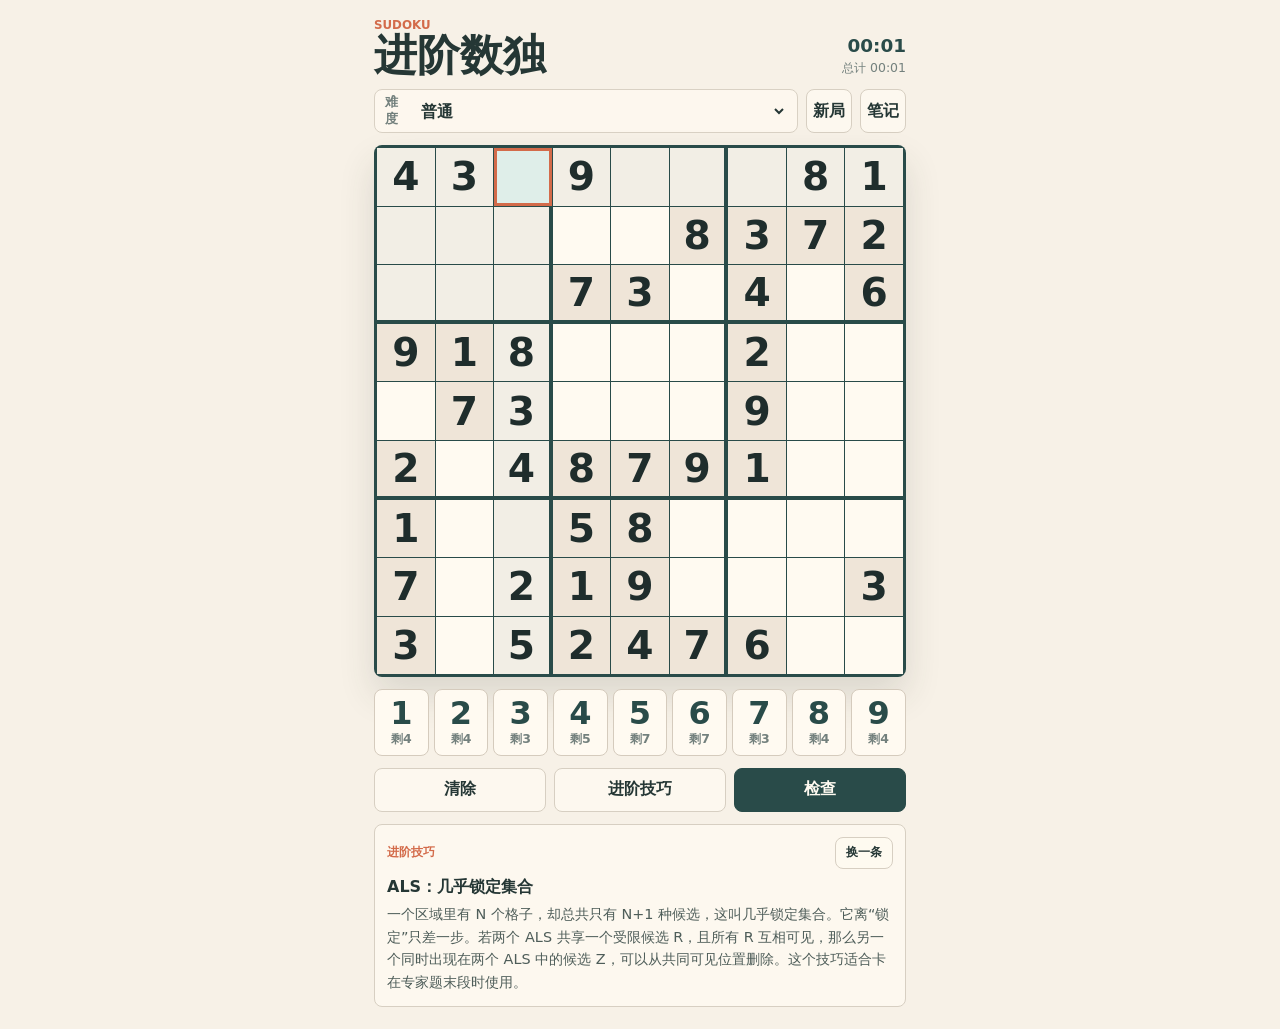
==== sudoku-app/index.html @ 226a6669 "Make the Sudoku app installable from phones Package the standalone PWA with a GitHub Pages deploymen" ====
<!doctype html>
<html lang="zh-CN">
  <head>
    <meta charset="UTF-8" />
    <meta name="viewport" content="width=device-width, initial-scale=1, viewport-fit=cover" />
    <meta name="theme-color" content="#f7f1e7" />
    <meta name="apple-mobile-web-app-capable" content="yes" />
    <meta name="apple-mobile-web-app-status-bar-style" content="default" />
    <meta name="apple-mobile-web-app-title" content="进阶数独" />
    <title>进阶数独</title>
    <link rel="manifest" href="./manifest.webmanifest" />
    <link rel="apple-touch-icon" href="./icon.svg" />
    <link rel="stylesheet" href="./styles.css" />
  </head>
  <body>
    <main class="app-shell">
      <header class="topbar">
        <div>
          <p class="eyebrow">Sudoku</p>
          <h1>进阶数独</h1>
        </div>
        <div class="stats" aria-label="游戏统计">
          <span id="gameTimer">00:00</span>
          <span id="totalTimer">总计 00:00</span>
        </div>
      </header>

      <section class="controls" aria-label="难度和模式">
        <label class="select-wrap">
          <span>难度</span>
          <select id="difficultySelect">
            <option value="gentle">入门</option>
            <option value="steady">普通</option>
            <option value="sharp">困难</option>
            <option value="expert">专家</option>
            <option value="master">大师</option>
          </select>
        </label>
        <button id="newGameBtn" class="ghost-btn" type="button">新局</button>
        <button id="noteBtn" class="mode-btn" type="button" aria-pressed="false">笔记</button>
      </section>

      <section class="board-wrap">
        <div id="board" class="board" role="grid" aria-label="9乘9数独棋盘"></div>
      </section>

      <section id="numberPad" class="number-pad" aria-label="数字键盘"></section>

      <section class="actions" aria-label="游戏操作">
        <button id="eraseBtn" class="ghost-btn" type="button">清除</button>
        <button id="hintBtn" class="ghost-btn" type="button">进阶技巧</button>
        <button id="checkBtn" class="primary-btn" type="button">检查</button>
      </section>

      <article id="tipPanel" class="tip-panel" aria-live="polite">
        <div class="tip-head">
          <span>进阶技巧</span>
          <button id="nextTipBtn" class="tiny-btn" type="button">换一条</button>
        </div>
        <h2 id="tipTitle"></h2>
        <p id="tipBody"></p>
      </article>
    </main>

    <div id="toast" class="toast" role="status" aria-live="polite"></div>
    <div id="reward" class="reward" aria-hidden="true">
      <div class="reward-card">
        <div class="sparkles" aria-hidden="true"></div>
        <h2>完成</h2>
        <p id="rewardText"></p>
        <button id="rewardBtn" class="primary-btn" type="button">下一局</button>
      </div>
    </div>

    <script src="./app.js" type="module"></script>
  </body>
</html>
---- sudoku-app/styles.css ----
:root {
  color-scheme: light;
  --paper: #f7f1e7;
  --surface: #fffaf1;
  --ink: #253735;
  --muted: #73807d;
  --line: #b9c4bd;
  --strong: #294b49;
  --accent: #d36b4a;
  --accent-2: #5f7f9f;
  --note: rgba(66, 100, 142, 0.46);
  --error: #c93d3d;
  font-family: ui-rounded, "SF Pro Rounded", "PingFang SC", "Hiragino Sans GB", "Microsoft YaHei", system-ui, sans-serif;
}

* {
  box-sizing: border-box;
}

body {
  margin: 0;
  min-height: 100svh;
  background: var(--paper);
  color: var(--ink);
  -webkit-tap-highlight-color: transparent;
}

button,
select {
  font: inherit;
}

.app-shell {
  width: min(100%, 560px);
  min-height: 100svh;
  margin: 0 auto;
  padding: max(18px, env(safe-area-inset-top)) 14px max(22px, env(safe-area-inset-bottom));
  display: flex;
  flex-direction: column;
  gap: 12px;
}

.topbar {
  display: flex;
  align-items: end;
  justify-content: space-between;
  gap: 12px;
}

.eyebrow {
  margin: 0 0 2px;
  color: var(--accent);
  font-size: 0.74rem;
  font-weight: 800;
  text-transform: uppercase;
}

h1 {
  margin: 0;
  font-size: clamp(1.8rem, 8vw, 2.7rem);
  line-height: 1;
  letter-spacing: 0;
}

.stats {
  display: grid;
  gap: 4px;
  justify-items: end;
  color: var(--muted);
  font-size: 0.78rem;
  white-space: nowrap;
}

.stats span:first-child {
  color: var(--strong);
  font-size: 1.15rem;
  font-weight: 900;
}

.controls,
.actions {
  display: grid;
  grid-template-columns: minmax(0, 1fr) auto auto;
  gap: 8px;
  align-items: center;
}

.actions {
  grid-template-columns: repeat(3, minmax(0, 1fr));
}

.select-wrap {
  min-width: 0;
  height: 44px;
  padding: 0 10px;
  border: 1px solid #d9d1c4;
  border-radius: 8px;
  background: rgba(255, 250, 241, 0.72);
  display: flex;
  align-items: center;
  gap: 8px;
}

.select-wrap span {
  color: var(--muted);
  font-size: 0.8rem;
  font-weight: 700;
}

select {
  min-width: 0;
  width: 100%;
  border: 0;
  background: transparent;
  color: var(--ink);
  font-weight: 900;
  outline: 0;
}

.ghost-btn,
.mode-btn,
.primary-btn,
.tiny-btn {
  min-height: 44px;
  border: 1px solid #d7cfc2;
  border-radius: 8px;
  background: rgba(255, 250, 241, 0.82);
  color: var(--ink);
  font-weight: 900;
  cursor: pointer;
}

.primary-btn {
  border-color: var(--strong);
  background: var(--strong);
  color: #fffaf1;
}

.mode-btn.active {
  border-color: var(--accent-2);
  background: var(--accent-2);
  color: white;
}

.board-wrap {
  width: 100%;
  aspect-ratio: 1;
  padding: 3px;
  background: var(--strong);
  border-radius: 8px;
  box-shadow: 0 18px 36px rgba(47, 55, 51, 0.14);
}

.board {
  width: 100%;
  height: 100%;
  display: grid;
  grid-template-columns: repeat(9, minmax(0, 1fr));
  grid-template-rows: repeat(9, minmax(0, 1fr));
  background: var(--strong);
  gap: 1px;
}

.cell {
  position: relative;
  min-width: 0;
  min-height: 0;
  border: 0;
  border-radius: 0;
  background: var(--surface);
  color: #2a3735;
  font-size: clamp(1.1rem, 7.4vw, 2.45rem);
  font-weight: 800;
  line-height: 1;
  display: grid;
  place-items: center;
  cursor: pointer;
}

.cell.given {
  color: #1f2d2c;
  background: #efe5d8;
}

.cell.peer {
  background: #f2eee5;
}

.cell.selected {
  background: #dfeee9;
  outline: 3px solid var(--accent);
  outline-offset: -3px;
  z-index: 2;
}

.cell.same-number {
  color: var(--accent);
  background: #f6e6dc;
}

.cell.error {
  color: white;
  background: var(--error);
}

.col-2,
.col-5 {
  border-right: 3px solid var(--strong);
}

.row-2,
.row-5 {
  border-bottom: 3px solid var(--strong);
}

.notes {
  width: 100%;
  height: 100%;
  padding: 3px;
  display: grid;
  grid-template-columns: repeat(3, 1fr);
  grid-template-rows: repeat(3, 1fr);
  align-items: center;
  justify-items: center;
  color: var(--note);
  opacity: 0.72;
  font-size: clamp(0.48rem, 2.8vw, 0.9rem);
  font-weight: 900;
  line-height: 1;
}

.number-pad {
  display: grid;
  grid-template-columns: repeat(9, minmax(0, 1fr));
  gap: 5px;
}

.number-pad button {
  aspect-ratio: 0.82;
  border: 1px solid #d5cbbd;
  border-radius: 8px;
  background: var(--surface);
  color: var(--strong);
  display: grid;
  align-content: center;
  gap: 2px;
  cursor: pointer;
}

.number-pad strong {
  font-size: clamp(1.15rem, 6vw, 2rem);
  line-height: 1;
}

.number-pad span {
  color: var(--muted);
  font-size: clamp(0.55rem, 2.2vw, 0.78rem);
  font-weight: 800;
}

.number-pad button.used-up {
  opacity: 0;
  pointer-events: none;
  transform: scale(0.85);
}

.number-pad button:disabled {
  opacity: 0;
}

.tip-panel {
  padding: 12px;
  border: 1px solid #d7cfc2;
  border-radius: 8px;
  background: rgba(255, 250, 241, 0.78);
}

.tip-head {
  display: flex;
  align-items: center;
  justify-content: space-between;
  gap: 10px;
  color: var(--accent);
  font-size: 0.78rem;
  font-weight: 900;
}

.tiny-btn {
  min-height: 32px;
  padding: 0 10px;
  font-size: 0.78rem;
}

.tip-panel h2 {
  margin: 8px 0 6px;
  font-size: 1rem;
  line-height: 1.25;
}

.tip-panel p {
  margin: 0;
  color: #4e5d59;
  font-size: 0.9rem;
  line-height: 1.58;
}

.toast {
  position: fixed;
  left: 50%;
  bottom: max(18px, env(safe-area-inset-bottom));
  width: min(calc(100vw - 28px), 480px);
  padding: 12px 14px;
  border-radius: 8px;
  background: rgba(37, 55, 53, 0.94);
  color: white;
  text-align: center;
  font-weight: 800;
  transform: translate(-50%, 24px);
  opacity: 0;
  pointer-events: none;
  transition: 180ms ease;
  z-index: 20;
}

.toast.show {
  transform: translate(-50%, 0);
  opacity: 1;
}

.reward {
  position: fixed;
  inset: 0;
  display: grid;
  place-items: center;
  padding: 24px;
  background: rgba(35, 42, 40, 0.42);
  opacity: 0;
  pointer-events: none;
  transition: 180ms ease;
  z-index: 30;
}

.reward.show {
  opacity: 1;
  pointer-events: auto;
}

.reward-card {
  position: relative;
  width: min(100%, 340px);
  padding: 28px 22px 22px;
  border-radius: 8px;
  background: var(--surface);
  text-align: center;
  overflow: hidden;
}

.reward-card h2 {
  margin: 0;
  color: var(--accent);
  font-size: 2.4rem;
}

.reward-card p {
  margin: 8px 0 18px;
  color: var(--muted);
  font-weight: 800;
}

.sparkles {
  position: absolute;
  inset: 0;
  pointer-events: none;
}

.sparkles i {
  position: absolute;
  left: 50%;
  top: 45%;
  width: 9px;
  height: 16px;
  border-radius: 2px;
  background: hsl(var(--hue), 72%, 56%);
  animation: burst 900ms var(--delay) ease-out forwards;
}

@keyframes burst {
  from {
    transform: translate(-50%, -50%) scale(0.4) rotate(0deg);
    opacity: 1;
  }
  to {
    transform: translate(calc(-50% + var(--x)), calc(-50% + var(--y))) scale(1) rotate(260deg);
    opacity: 0;
  }
}

@media (max-width: 380px) {
  .app-shell {
    gap: 9px;
    padding-inline: 9px;
  }

  .controls,
  .actions {
    gap: 6px;
  }

  .ghost-btn,
  .mode-btn,
  .primary-btn {
    min-height: 40px;
    font-size: 0.88rem;
  }
}

@media (prefers-reduced-motion: reduce) {
  *,
  *::before,
  *::after {
    animation-duration: 1ms !important;
    scroll-behavior: auto !important;
    transition-duration: 1ms !important;
  }
}
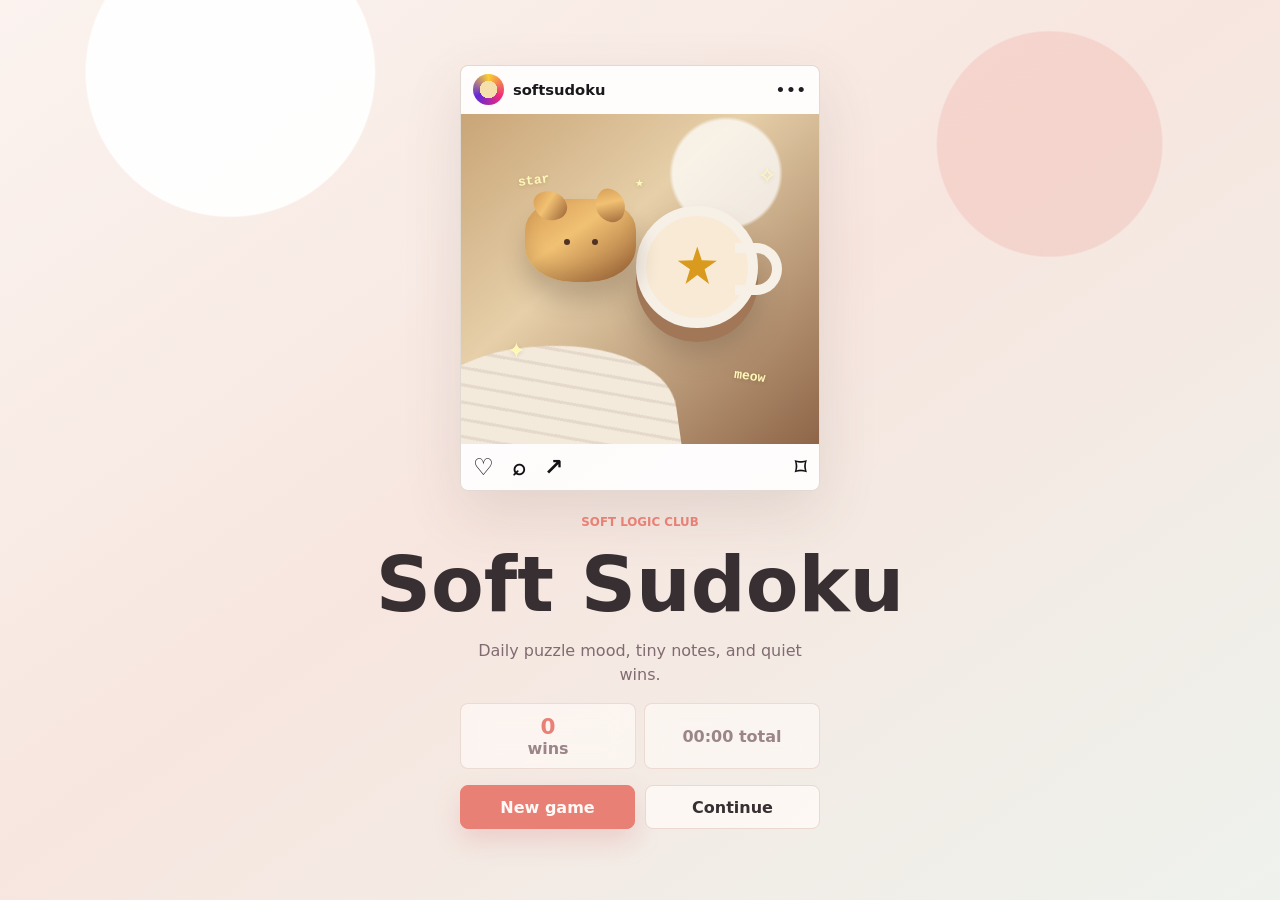
==== commit 22b6cc5f: "Make the Sudoku home screen and selection feedback softer Replace the start view with a lighter Inst" ====
--- a/sudoku-app/index.html
+++ b/sudoku-app/index.html
@@ -1,74 +1,111 @@
 <!doctype html>
-<html lang="zh-CN">
+<html lang="en">
   <head>
     <meta charset="UTF-8" />
     <meta name="viewport" content="width=device-width, initial-scale=1, viewport-fit=cover" />
-    <meta name="theme-color" content="#f7f1e7" />
+    <meta name="theme-color" content="#fbf3ef" />
     <meta name="apple-mobile-web-app-capable" content="yes" />
     <meta name="apple-mobile-web-app-status-bar-style" content="default" />
-    <meta name="apple-mobile-web-app-title" content="进阶数独" />
-    <title>进阶数独</title>
+    <meta name="apple-mobile-web-app-title" content="Cat Sudoku" />
+    <title>Cat Sudoku</title>
     <link rel="manifest" href="./manifest.webmanifest" />
     <link rel="apple-touch-icon" href="./icon.svg" />
     <link rel="stylesheet" href="./styles.css" />
   </head>
   <body>
     <main class="app-shell">
+      <section id="homeScreen" class="home-screen" aria-label="Start screen">
+        <div class="insta-card" aria-hidden="true">
+          <div class="post-top">
+            <span class="story-dot"></span>
+            <span class="post-name">softsudoku</span>
+            <span class="post-menu">•••</span>
+          </div>
+          <div class="post-image">
+            <span class="cream-cloth"></span>
+            <span class="latte-cup"><i></i></span>
+            <span class="cat-cookie"><i></i><b></b></span>
+            <span class="doodle star s1">✦</span>
+            <span class="doodle star s2">✧</span>
+            <span class="doodle sparkle s3">⋆</span>
+            <span class="doodle text t1">star</span>
+            <span class="doodle text t2">meow</span>
+          </div>
+          <div class="post-actions">
+            <span>♡</span><span>⌕</span><span>↗</span><span>⌑</span>
+          </div>
+        </div>
+        <p class="eyebrow">soft logic club</p>
+        <h1>Soft Sudoku</h1>
+        <p class="home-copy">Daily puzzle mood, tiny notes, and quiet wins.</p>
+        <div class="home-stats" aria-label="Saved stats">
+          <span><strong id="homeCompletedCount">0</strong> wins</span>
+          <span id="homeTotalTimer">00:00 total</span>
+        </div>
+        <div class="home-actions">
+          <button id="homeNewBtn" class="primary-btn" type="button">New game</button>
+          <button id="homeContinueBtn" class="ghost-btn" type="button">Continue</button>
+        </div>
+      </section>
+
+      <section id="gameScreen" class="game-screen" aria-label="Sudoku game" hidden>
       <header class="topbar">
         <div>
-          <p class="eyebrow">Sudoku</p>
-          <h1>进阶数独</h1>
+          <p class="eyebrow">Cat Sudoku</p>
+          <h1>Puzzle</h1>
         </div>
-        <div class="stats" aria-label="游戏统计">
+        <div class="stats" aria-label="Game stats">
           <span id="gameTimer">00:00</span>
-          <span id="totalTimer">总计 00:00</span>
+          <span id="totalTimer">00:00 total</span>
+          <span id="completedCount">0 wins</span>
         </div>
       </header>
 
-      <section class="controls" aria-label="难度和模式">
+      <section class="controls" aria-label="Difficulty and mode">
         <label class="select-wrap">
-          <span>难度</span>
+          <span>Level</span>
           <select id="difficultySelect">
-            <option value="gentle">入门</option>
-            <option value="steady">普通</option>
-            <option value="sharp">困难</option>
-            <option value="expert">专家</option>
-            <option value="master">大师</option>
+            <option value="gentle">Soft</option>
+            <option value="steady">Easy</option>
+            <option value="sharp">Hard</option>
+            <option value="expert">Expert</option>
+            <option value="master">Master</option>
           </select>
         </label>
-        <button id="newGameBtn" class="ghost-btn" type="button">新局</button>
-        <button id="noteBtn" class="mode-btn" type="button" aria-pressed="false">笔记</button>
+        <button id="newGameBtn" class="ghost-btn" type="button">New</button>
+        <button id="noteBtn" class="mode-btn" type="button" aria-pressed="false" aria-label="Note mode" title="Note mode">✎</button>
       </section>
 
       <section class="board-wrap">
-        <div id="board" class="board" role="grid" aria-label="9乘9数独棋盘"></div>
+        <div id="board" class="board" role="grid" aria-label="9 by 9 Sudoku board"></div>
       </section>
 
-      <section id="numberPad" class="number-pad" aria-label="数字键盘"></section>
+      <section id="numberPad" class="number-pad" aria-label="Number pad"></section>
 
-      <section class="actions" aria-label="游戏操作">
-        <button id="eraseBtn" class="ghost-btn" type="button">清除</button>
-        <button id="hintBtn" class="ghost-btn" type="button">进阶技巧</button>
-        <button id="checkBtn" class="primary-btn" type="button">检查</button>
+      <section class="actions" aria-label="Game actions">
+        <button id="eraseBtn" class="ghost-btn" type="button">Erase</button>
+        <button id="hintBtn" class="ghost-btn" type="button">Skill</button>
+        <button id="checkBtn" class="primary-btn" type="button">Check</button>
       </section>
 
       <article id="tipPanel" class="tip-panel" aria-live="polite">
         <div class="tip-head">
-          <span>进阶技巧</span>
-          <button id="nextTipBtn" class="tiny-btn" type="button">换一条</button>
+          <span>Advanced skill</span>
+          <button id="nextTipBtn" class="tiny-btn" type="button">Next</button>
         </div>
         <h2 id="tipTitle"></h2>
         <p id="tipBody"></p>
       </article>
+      </section>
     </main>
 
     <div id="toast" class="toast" role="status" aria-live="polite"></div>
     <div id="reward" class="reward" aria-hidden="true">
       <div class="reward-card">
         <div class="sparkles" aria-hidden="true"></div>
-        <h2>完成</h2>
+        <h2>Win</h2>
         <p id="rewardText"></p>
-        <button id="rewardBtn" class="primary-btn" type="button">下一局</button>
+        <button id="rewardBtn" class="primary-btn" type="button">Next game</button>
       </div>
     </div>
 
--- a/sudoku-app/styles.css
+++ b/sudoku-app/styles.css
@@ -1,15 +1,16 @@
 :root {
   color-scheme: light;
-  --paper: #f7f1e7;
-  --surface: #fffaf1;
-  --ink: #253735;
-  --muted: #73807d;
-  --line: #b9c4bd;
-  --strong: #294b49;
-  --accent: #d36b4a;
-  --accent-2: #5f7f9f;
-  --note: rgba(66, 100, 142, 0.46);
-  --error: #c93d3d;
+  --paper: #fbf3ef;
+  --surface: #fffaf7;
+  --ink: #382f33;
+  --muted: #9b8588;
+  --line: #ead8d1;
+  --strong: #5b4247;
+  --accent: #e98075;
+  --accent-2: #8aa6a3;
+  --player: #dd6b7b;
+  --note: rgba(93, 124, 158, 0.45);
+  --error: #d45157;
   font-family: ui-rounded, "SF Pro Rounded", "PingFang SC", "Hiragino Sans GB", "Microsoft YaHei", system-ui, sans-serif;
 }
 
@@ -20,7 +21,10 @@
 body {
   margin: 0;
   min-height: 100svh;
-  background: var(--paper);
+  background:
+    radial-gradient(circle at 18% 8%, rgba(255, 255, 255, 0.95) 0 9rem, transparent 9.1rem),
+    radial-gradient(circle at 82% 16%, rgba(232, 128, 117, 0.18) 0 7rem, transparent 7.1rem),
+    linear-gradient(145deg, #fbf3ef 0%, #f7e6df 48%, #eef2ed 100%);
   color: var(--ink);
   -webkit-tap-highlight-color: transparent;
 }
@@ -40,6 +44,228 @@
   gap: 12px;
 }
 
+[hidden] {
+  display: none !important;
+}
+
+.home-screen,
+.game-screen {
+  animation: fadeIn 260ms ease-out;
+}
+
+.home-screen {
+  min-height: calc(100svh - 42px);
+  display: grid;
+  align-content: center;
+  gap: 16px;
+  text-align: center;
+}
+
+.insta-card {
+  width: min(86vw, 360px);
+  margin: 0 auto 8px;
+  border: 1px solid rgba(224, 215, 209, 0.95);
+  border-radius: 8px;
+  background: rgba(255, 255, 255, 0.88);
+  box-shadow: 0 22px 60px rgba(84, 68, 60, 0.12);
+  overflow: hidden;
+  text-align: left;
+}
+
+.post-top {
+  height: 48px;
+  padding: 0 12px;
+  display: grid;
+  grid-template-columns: auto 1fr auto;
+  align-items: center;
+  gap: 9px;
+  color: #19191b;
+  font-size: 0.92rem;
+  font-weight: 850;
+}
+
+.story-dot {
+  width: 31px;
+  aspect-ratio: 1;
+  border-radius: 999px;
+  background:
+    radial-gradient(circle, #f5dfad 0 39%, transparent 40%),
+    conic-gradient(#f9ce34, #ee2a7b, #6228d7, #f9ce34);
+}
+
+.post-menu {
+  color: #1f1f23;
+  letter-spacing: 1px;
+}
+
+.post-image {
+  position: relative;
+  height: min(78vw, 330px);
+  overflow: hidden;
+  background:
+    radial-gradient(circle at 74% 18%, rgba(255, 255, 255, 0.72) 0 14%, transparent 15%),
+    linear-gradient(138deg, #c9a577 0%, #e6cfa9 39%, #8e6548 100%);
+}
+
+.cream-cloth {
+  position: absolute;
+  left: -12%;
+  bottom: -12%;
+  width: 72%;
+  height: 42%;
+  border-radius: 42% 58% 0 0;
+  background:
+    repeating-linear-gradient(18deg, rgba(94, 63, 51, 0.1) 0 3px, transparent 3px 17px),
+    #f3eadc;
+  filter: blur(0.2px);
+  transform: rotate(-8deg);
+}
+
+.latte-cup {
+  position: absolute;
+  right: 17%;
+  top: 28%;
+  width: 34%;
+  aspect-ratio: 1;
+  border-radius: 999px;
+  background: #f8ead5;
+  border: 10px solid #f7f0e7;
+  box-shadow: 0 14px 0 #a17758, 0 24px 30px rgba(56, 38, 28, 0.25);
+}
+
+.latte-cup::after {
+  content: "";
+  position: absolute;
+  right: -33%;
+  top: 27%;
+  width: 36%;
+  height: 31%;
+  border: 10px solid #f7f0e7;
+  border-left: 0;
+  border-radius: 0 999px 999px 0;
+}
+
+.latte-cup i {
+  position: absolute;
+  inset: 30%;
+  background: #d99a1d;
+  clip-path: polygon(50% 0, 61% 34%, 98% 35%, 68% 56%, 79% 92%, 50% 70%, 21% 92%, 32% 56%, 2% 35%, 39% 34%);
+}
+
+.cat-cookie {
+  position: absolute;
+  left: 18%;
+  top: 26%;
+  width: 31%;
+  height: 25%;
+  border-radius: 38% 38% 43% 43%;
+  background: linear-gradient(145deg, #d49a55, #f1c173 42%, #9b6236);
+  box-shadow: inset 0 -10px 16px rgba(87, 48, 22, 0.16), 0 18px 24px rgba(62, 41, 29, 0.24);
+}
+
+.cat-cookie::before,
+.cat-cookie::after {
+  content: "";
+  position: absolute;
+  top: -12%;
+  width: 28%;
+  aspect-ratio: 1;
+  border-radius: 35% 65% 40% 60%;
+  background: inherit;
+}
+
+.cat-cookie::before {
+  left: 9%;
+  transform: rotate(-22deg);
+}
+
+.cat-cookie::after {
+  right: 9%;
+  transform: rotate(22deg);
+}
+
+.cat-cookie i,
+.cat-cookie b {
+  position: absolute;
+  top: 48%;
+  width: 6px;
+  aspect-ratio: 1;
+  border-radius: 999px;
+  background: #503324;
+  z-index: 1;
+}
+
+.cat-cookie i {
+  left: 35%;
+}
+
+.cat-cookie b {
+  right: 35%;
+}
+
+.cat-cookie span {
+  display: none;
+}
+
+.doodle {
+  position: absolute;
+  color: #fff8b9;
+  font-family: "Courier New", monospace;
+  text-shadow: 0 1px 4px rgba(80, 54, 34, 0.16);
+}
+
+.star {
+  font-size: 1.85rem;
+}
+
+.s1 {
+  left: 13%;
+  top: 66%;
+}
+
+.s2 {
+  right: 12%;
+  top: 13%;
+}
+
+.s3 {
+  left: 48%;
+  top: 17%;
+  font-size: 1.4rem;
+}
+
+.text {
+  font-size: 0.82rem;
+  font-weight: 800;
+}
+
+.t1 {
+  left: 16%;
+  top: 18%;
+  transform: rotate(-7deg);
+}
+
+.t2 {
+  right: 15%;
+  bottom: 18%;
+  transform: rotate(8deg);
+}
+
+.post-actions {
+  height: 46px;
+  padding: 0 12px;
+  display: flex;
+  align-items: center;
+  gap: 18px;
+  color: #121214;
+  font-size: 1.45rem;
+  font-weight: 700;
+}
+
+.post-actions span:last-child {
+  margin-left: auto;
+}
+
 .topbar {
   display: flex;
   align-items: end;
@@ -62,12 +288,58 @@
   letter-spacing: 0;
 }
 
+.home-screen h1 {
+  font-size: clamp(2.6rem, 14vw, 4.8rem);
+}
+
+.home-copy {
+  width: min(100%, 340px);
+  margin: 0 auto;
+  color: #806b70;
+  font-size: 1rem;
+  line-height: 1.5;
+}
+
+.home-stats {
+  width: min(100%, 360px);
+  margin: 0 auto;
+  display: grid;
+  grid-template-columns: repeat(2, minmax(0, 1fr));
+  gap: 8px;
+}
+
+.home-stats span {
+  min-height: 62px;
+  padding: 10px;
+  border: 1px solid rgba(234, 216, 209, 0.9);
+  border-radius: 8px;
+  background: rgba(255, 250, 247, 0.64);
+  color: var(--muted);
+  display: grid;
+  place-items: center;
+  font-weight: 850;
+  backdrop-filter: blur(14px);
+}
+
+.home-stats strong {
+  color: var(--accent);
+  font-size: 1.35rem;
+}
+
+.home-actions {
+  width: min(100%, 360px);
+  margin: 0 auto;
+  display: grid;
+  grid-template-columns: repeat(2, minmax(0, 1fr));
+  gap: 10px;
+}
+
 .stats {
   display: grid;
   gap: 4px;
   justify-items: end;
   color: var(--muted);
-  font-size: 0.78rem;
+  font-size: 0.74rem;
   white-space: nowrap;
 }
 
@@ -93,9 +365,9 @@
   min-width: 0;
   height: 44px;
   padding: 0 10px;
-  border: 1px solid #d9d1c4;
-  border-radius: 8px;
-  background: rgba(255, 250, 241, 0.72);
+  border: 1px solid var(--line);
+  border-radius: 8px;
+  background: rgba(255, 250, 247, 0.7);
   display: flex;
   align-items: center;
   gap: 8px;
@@ -122,24 +394,30 @@
 .primary-btn,
 .tiny-btn {
   min-height: 44px;
-  border: 1px solid #d7cfc2;
-  border-radius: 8px;
-  background: rgba(255, 250, 241, 0.82);
+  border: 1px solid var(--line);
+  border-radius: 8px;
+  background: rgba(255, 250, 247, 0.82);
   color: var(--ink);
   font-weight: 900;
   cursor: pointer;
 }
 
 .primary-btn {
-  border-color: var(--strong);
-  background: var(--strong);
-  color: #fffaf1;
+  border-color: var(--accent);
+  background: var(--accent);
+  color: #fffaf7;
+  box-shadow: 0 12px 26px rgba(210, 103, 108, 0.22);
 }
 
 .mode-btn.active {
-  border-color: var(--accent-2);
-  background: var(--accent-2);
+  border-color: var(--player);
+  background: var(--player);
   color: white;
+}
+
+.mode-btn {
+  width: 48px;
+  font-size: 1.2rem;
 }
 
 .board-wrap {
@@ -148,7 +426,7 @@
   padding: 3px;
   background: var(--strong);
   border-radius: 8px;
-  box-shadow: 0 18px 36px rgba(47, 55, 51, 0.14);
+  box-shadow: 0 20px 48px rgba(116, 87, 91, 0.18);
 }
 
 .board {
@@ -168,7 +446,7 @@
   border: 0;
   border-radius: 0;
   background: var(--surface);
-  color: #2a3735;
+  color: var(--strong);
   font-size: clamp(1.1rem, 7.4vw, 2.45rem);
   font-weight: 800;
   line-height: 1;
@@ -178,24 +456,41 @@
 }
 
 .cell.given {
-  color: #1f2d2c;
-  background: #efe5d8;
+  color: #3b3034;
+  background: #f3e6df;
+}
+
+.cell.player-value {
+  color: var(--player);
+  background: #fff8f7;
 }
 
 .cell.peer {
-  background: #f2eee5;
+  background: #f6eee9;
 }
 
 .cell.selected {
-  background: #dfeee9;
-  outline: 3px solid var(--accent);
+  background: #edf4ef;
+  outline: 3px solid #d95f70;
   outline-offset: -3px;
   z-index: 2;
 }
 
 .cell.same-number {
-  color: var(--accent);
-  background: #f6e6dc;
+  color: #b94d5e;
+  background: #ffd9df;
+  box-shadow: inset 0 0 0 2px rgba(217, 95, 112, 0.28);
+}
+
+.cell.same-number.player-value {
+  color: #c93451;
+  background: #ffcbd5;
+  box-shadow: inset 0 0 0 2px rgba(201, 52, 81, 0.36);
+}
+
+.cell.selected.same-number {
+  background: #ffc2cf;
+  box-shadow: inset 0 0 0 3px rgba(201, 52, 81, 0.38);
 }
 
 .cell.error {
@@ -237,7 +532,7 @@
 
 .number-pad button {
   aspect-ratio: 0.82;
-  border: 1px solid #d5cbbd;
+  border: 1px solid var(--line);
   border-radius: 8px;
   background: var(--surface);
   color: var(--strong);
@@ -270,9 +565,10 @@
 
 .tip-panel {
   padding: 12px;
-  border: 1px solid #d7cfc2;
-  border-radius: 8px;
-  background: rgba(255, 250, 241, 0.78);
+  border: 1px solid var(--line);
+  border-radius: 8px;
+  background: rgba(255, 250, 247, 0.72);
+  backdrop-filter: blur(14px);
 }
 
 .tip-head {
@@ -299,7 +595,7 @@
 
 .tip-panel p {
   margin: 0;
-  color: #4e5d59;
+  color: #6b5b60;
   font-size: 0.9rem;
   line-height: 1.58;
 }
@@ -355,6 +651,15 @@
   overflow: hidden;
 }
 
+.reward-card::before {
+  content: "♡";
+  position: absolute;
+  right: 18px;
+  top: 10px;
+  color: rgba(232, 128, 117, 0.28);
+  font-size: 3rem;
+}
+
 .reward-card h2 {
   margin: 0;
   color: var(--accent);
@@ -395,6 +700,17 @@
   }
 }
 
+@keyframes fadeIn {
+  from {
+    opacity: 0;
+    transform: translateY(8px);
+  }
+  to {
+    opacity: 1;
+    transform: translateY(0);
+  }
+}
+
 @media (max-width: 380px) {
   .app-shell {
     gap: 9px;
